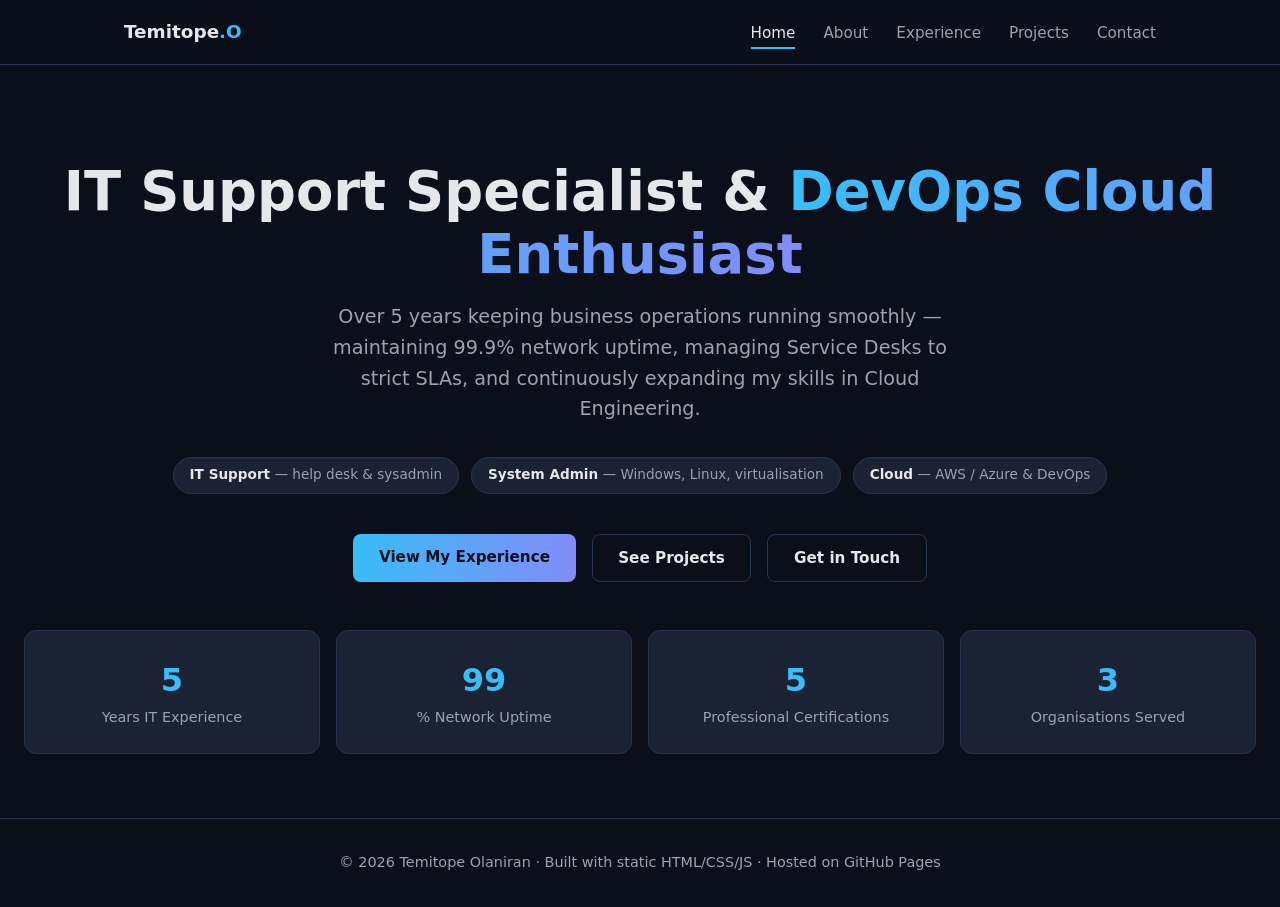
==== index.html @ f8a3ccbb "Initial portfolio site for Temitope Olaniran" ====
<!DOCTYPE html>
<html lang="en">
<head>
  <meta charset="UTF-8" />
  <meta name="viewport" content="width=device-width, initial-scale=1.0" />
  <title>Temitope Olaniran | IT Support & DevOps Enthusiast</title>
  <meta name="description" content="Portfolio of Temitope Olaniran — IT Support Specialist / System Administrator and DevOps Cloud Engineering enthusiast." />
  <link rel="stylesheet" href="css/style.css" />
</head>
<body>
  <header class="navbar">
    <nav class="nav-inner" aria-label="Main navigation">
      <a href="index.html" class="logo">Temitope<span>.O</span></a>
      <button class="menu-toggle" aria-label="Toggle menu">&#9776;</button>
      <ul class="nav-links">
        <li><a href="index.html" class="active">Home</a></li>
        <li><a href="about.html">About</a></li>
        <li><a href="experience.html">Experience</a></li>
        <li><a href="projects.html">Projects</a></li>
        <li><a href="contact.html">Contact</a></li>
      </ul>
    </nav>
  </header>

  <main>
    <section class="hero">
      <h1>IT Support Specialist &amp; <span class="gradient">DevOps Cloud Enthusiast</span></h1>
      <p class="tagline">
        Over 5 years keeping business operations running smoothly — maintaining 99.9% network uptime,
        managing Service Desks to strict SLAs, and continuously expanding my skills in Cloud Engineering.
      </p>
      <div class="badges">
        <span class="badge"><b>IT Support</b> &mdash; help desk &amp; sysadmin</span>
        <span class="badge"><b>System Admin</b> &mdash; Windows, Linux, virtualisation</span>
        <span class="badge"><b>Cloud</b> &mdash; AWS / Azure &amp; DevOps</span>
      </div>
      <div class="cta-row">
        <a href="experience.html" class="btn btn-primary">View My Experience</a>
        <a href="projects.html" class="btn btn-outline">See Projects</a>
        <a href="contact.html" class="btn btn-outline">Get in Touch</a>
      </div>

      <div class="stats-grid">
        <div class="stat-card">
          <div class="value" data-target="5">0</div>
          <div class="label">Years IT Experience</div>
        </div>
        <div class="stat-card">
          <div class="value" data-target="99">0</div>
          <div class="label">% Network Uptime</div>
        </div>
        <div class="stat-card">
          <div class="value" data-target="5">0</div>
          <div class="label">Professional Certifications</div>
        </div>
        <div class="stat-card">
          <div class="value" data-target="3">0</div>
          <div class="label">Organisations Served</div>
        </div>
      </div>
    </section>
  </main>

  <footer>
    <p>&copy; <span id="year"></span> Temitope Olaniran &middot; Built with static HTML/CSS/JS &middot; Hosted on GitHub Pages</p>
  </footer>

  <script src="js/main.js"></script>
  <script src="js/counters.js"></script>
</body>
</html>
---- css/style.css ----
:root {
  --bg: #0b0f1a;
  --bg-soft: #111827;
  --surface: #1a2233;
  --border: #2a3550;
  --text: #e5e7eb;
  --text-muted: #9ca3af;
  --accent: #38bdf8;
  --accent-2: #818cf8;
  --success: #34d399;
  --warning: #fbbf24;
  --danger: #f87171;
  --radius: 12px;
  --max-width: 1080px;
}

* {
  margin: 0;
  padding: 0;
  box-sizing: border-box;
}

html {
  scroll-behavior: smooth;
}

body {
  font-family: "Segoe UI", system-ui, -apple-system, sans-serif;
  background: var(--bg);
  color: var(--text);
  line-height: 1.6;
  min-height: 100vh;
  display: flex;
  flex-direction: column;
}

a {
  color: var(--accent);
  text-decoration: none;
}

a:hover {
  text-decoration: underline;
}

/* ---------- Navbar ---------- */
.navbar {
  position: sticky;
  top: 0;
  z-index: 100;
  background: rgba(11, 15, 26, 0.85);
  backdrop-filter: blur(10px);
  border-bottom: 1px solid var(--border);
}

.nav-inner {
  max-width: var(--max-width);
  margin: 0 auto;
  padding: 0 1.5rem;
  display: flex;
  align-items: center;
  justify-content: space-between;
  height: 64px;
}

.logo {
  font-weight: 700;
  font-size: 1.15rem;
  color: var(--text);
}

.logo span {
  color: var(--accent);
}

.nav-links {
  display: flex;
  gap: 1.75rem;
  list-style: none;
}

.nav-links a {
  color: var(--text-muted);
  font-weight: 500;
  font-size: 0.95rem;
  padding: 0.35rem 0;
  border-bottom: 2px solid transparent;
}

.nav-links a:hover,
.nav-links a.active {
  color: var(--text);
  text-decoration: none;
  border-bottom-color: var(--accent);
}

.menu-toggle {
  display: none;
  background: none;
  border: 1px solid var(--border);
  color: var(--text);
  border-radius: 8px;
  width: 42px;
  height: 42px;
  font-size: 1.25rem;
  cursor: pointer;
}

/* ---------- Layout ---------- */
main {
  flex: 1;
  width: 100%;
}

.container {
  max-width: var(--max-width);
  margin: 0 auto;
  padding: 3rem 1.5rem;
}

.section {
  padding: 3rem 0;
}

.section-title {
  font-size: 1.9rem;
  margin-bottom: 0.5rem;
}

.section-subtitle {
  color: var(--text-muted);
  margin-bottom: 2rem;
}

/* ---------- Hero ---------- */
.hero {
  padding: 6rem 1.5rem 4rem;
  text-align: center;
}

.hero h1 {
  font-size: clamp(2.2rem, 6vw, 3.4rem);
  line-height: 1.15;
  margin-bottom: 1rem;
}

.hero h1 .gradient {
  background: linear-gradient(90deg, var(--accent), var(--accent-2));
  -webkit-background-clip: text;
  background-clip: text;
  color: transparent;
}

.hero .tagline {
  font-size: 1.2rem;
  color: var(--text-muted);
  max-width: 640px;
  margin: 0 auto 2rem;
}

.badges {
  display: flex;
  flex-wrap: wrap;
  justify-content: center;
  gap: 0.75rem;
  margin-bottom: 2.5rem;
}

.badge {
  background: var(--surface);
  border: 1px solid var(--border);
  padding: 0.4rem 1rem;
  border-radius: 999px;
  font-size: 0.85rem;
  color: var(--text-muted);
}

.badge b {
  color: var(--text);
}

.cta-row {
  display: flex;
  flex-wrap: wrap;
  justify-content: center;
  gap: 1rem;
}

.btn {
  display: inline-block;
  padding: 0.7rem 1.6rem;
  border-radius: 8px;
  font-weight: 600;
  font-size: 0.95rem;
  transition: transform 0.15s ease, box-shadow 0.15s ease;
}

.btn:hover {
  text-decoration: none;
  transform: translateY(-2px);
}

.btn-primary {
  background: linear-gradient(90deg, var(--accent), var(--accent-2));
  color: #0b0f1a;
}

.btn-outline {
  border: 1px solid var(--border);
  color: var(--text);
}

.btn-outline:hover {
  border-color: var(--accent);
}

/* ---------- Stats ---------- */
.stats-grid {
  display: grid;
  grid-template-columns: repeat(auto-fit, minmax(160px, 1fr));
  gap: 1rem;
  margin-top: 3rem;
}

.stat-card {
  background: var(--surface);
  border: 1px solid var(--border);
  border-radius: var(--radius);
  padding: 1.5rem 1rem;
  text-align: center;
}

.stat-card .value {
  font-size: 2rem;
  font-weight: 700;
  color: var(--accent);
}

.stat-card .label {
  color: var(--text-muted);
  font-size: 0.9rem;
}

/* ---------- Cards / Grids ---------- */
.grid {
  display: grid;
  grid-template-columns: repeat(auto-fit, minmax(300px, 1fr));
  gap: 1.5rem;
}

.card {
  background: var(--surface);
  border: 1px solid var(--border);
  border-radius: var(--radius);
  padding: 1.5rem;
  transition: border-color 0.2s ease, transform 0.2s ease;
}

.card:hover {
  border-color: var(--accent);
  transform: translateY(-3px);
}

.card h3 {
  margin-bottom: 0.5rem;
}

.card .meta {
  color: var(--text-muted);
  font-size: 0.85rem;
  margin-bottom: 0.75rem;
}

.card p {
  color: var(--text-muted);
  font-size: 0.95rem;
}

.card ul {
  margin: 0.75rem 0 0 1.2rem;
  color: var(--text-muted);
  font-size: 0.9rem;
}

/* ---------- Timeline ---------- */
.timeline {
  position: relative;
  margin-left: 1.25rem;
  border-left: 2px solid var(--border);
  padding-left: 1.75rem;
}

.timeline-item {
  position: relative;
  margin-bottom: 2.5rem;
}

.timeline-item::before {
  content: "";
  position: absolute;
  left: -2.05rem;
  top: 0.4rem;
  width: 12px;
  height: 12px;
  border-radius: 50%;
  background: var(--accent);
  border: 3px solid var(--bg);
}

.timeline-item .role {
  font-size: 1.1rem;
  font-weight: 600;
}

.timeline-item .company {
  color: var(--accent);
}

.timeline-item .period {
  display: inline-block;
  font-size: 0.8rem;
  color: var(--text-muted);
  border: 1px solid var(--border);
  padding: 0.1rem 0.6rem;
  border-radius: 999px;
  margin: 0.35rem 0 0.75rem;
}

.timeline-item ul {
  margin-left: 1.2rem;
  color: var(--text-muted);
  font-size: 0.95rem;
}

/* ---------- Skills ---------- */
.skill-category {
  margin-bottom: 2rem;
}

.skill-category h3 {
  margin-bottom: 1rem;
  font-size: 1.05rem;
  color: var(--accent);
}

.chips {
  display: flex;
  flex-wrap: wrap;
  gap: 0.6rem;
}

.chip {
  background: var(--bg-soft);
  border: 1px solid var(--border);
  border-radius: 8px;
  padding: 0.45rem 0.9rem;
  font-size: 0.9rem;
}

/* ---------- Contact ---------- */
.contact-grid {
  display: grid;
  grid-template-columns: 1fr 1fr;
  gap: 2rem;
}

@media (max-width: 768px) {
  .contact-grid {
    grid-template-columns: 1fr;
  }
}

.contact-list {
  list-style: none;
}

.contact-list li {
  display: flex;
  align-items: center;
  gap: 0.75rem;
  margin-bottom: 1.25rem;
}

.contact-list .label {
  color: var(--text-muted);
  font-size: 0.85rem;
}

.field {
  margin-bottom: 1.25rem;
}

.field label {
  display: block;
  font-size: 0.9rem;
  color: var(--text-muted);
  margin-bottom: 0.4rem;
}

.field input,
.field textarea {
  width: 100%;
  background: var(--bg-soft);
  border: 1px solid var(--border);
  border-radius: 8px;
  color: var(--text);
  padding: 0.7rem 0.9rem;
  font-family: inherit;
  font-size: 0.95rem;
}

.field input:focus,
.field textarea:focus {
  outline: none;
  border-color: var(--accent);
}

.form-note {
  margin-top: 0.75rem;
  font-size: 0.9rem;
  color: var(--success);
}

/* ---------- Footer ---------- */
footer {
  border-top: 1px solid var(--border);
  padding: 2rem 1.5rem;
  text-align: center;
  color: var(--text-muted);
  font-size: 0.9rem;
}

footer a {
  color: var(--text-muted);
}

footer a:hover {
  color: var(--accent);
}

/* ---------- Mobile nav ---------- */
@media (max-width: 720px) {
  .menu-toggle {
    display: block;
  }

  .nav-links {
    display: none;
    position: absolute;
    top: 64px;
    left: 0;
    right: 0;
    flex-direction: column;
    background: var(--bg-soft);
    border-bottom: 1px solid var(--border);
    padding: 1rem 1.5rem;
    gap: 0.25rem;
  }

  .nav-links.open {
    display: flex;
  }

  .nav-links a {
    display: block;
    padding: 0.75rem 0;
    border-bottom: 1px solid var(--border);
  }

  .nav-links a.active {
    border-bottom-color: var(--accent);
  }
}
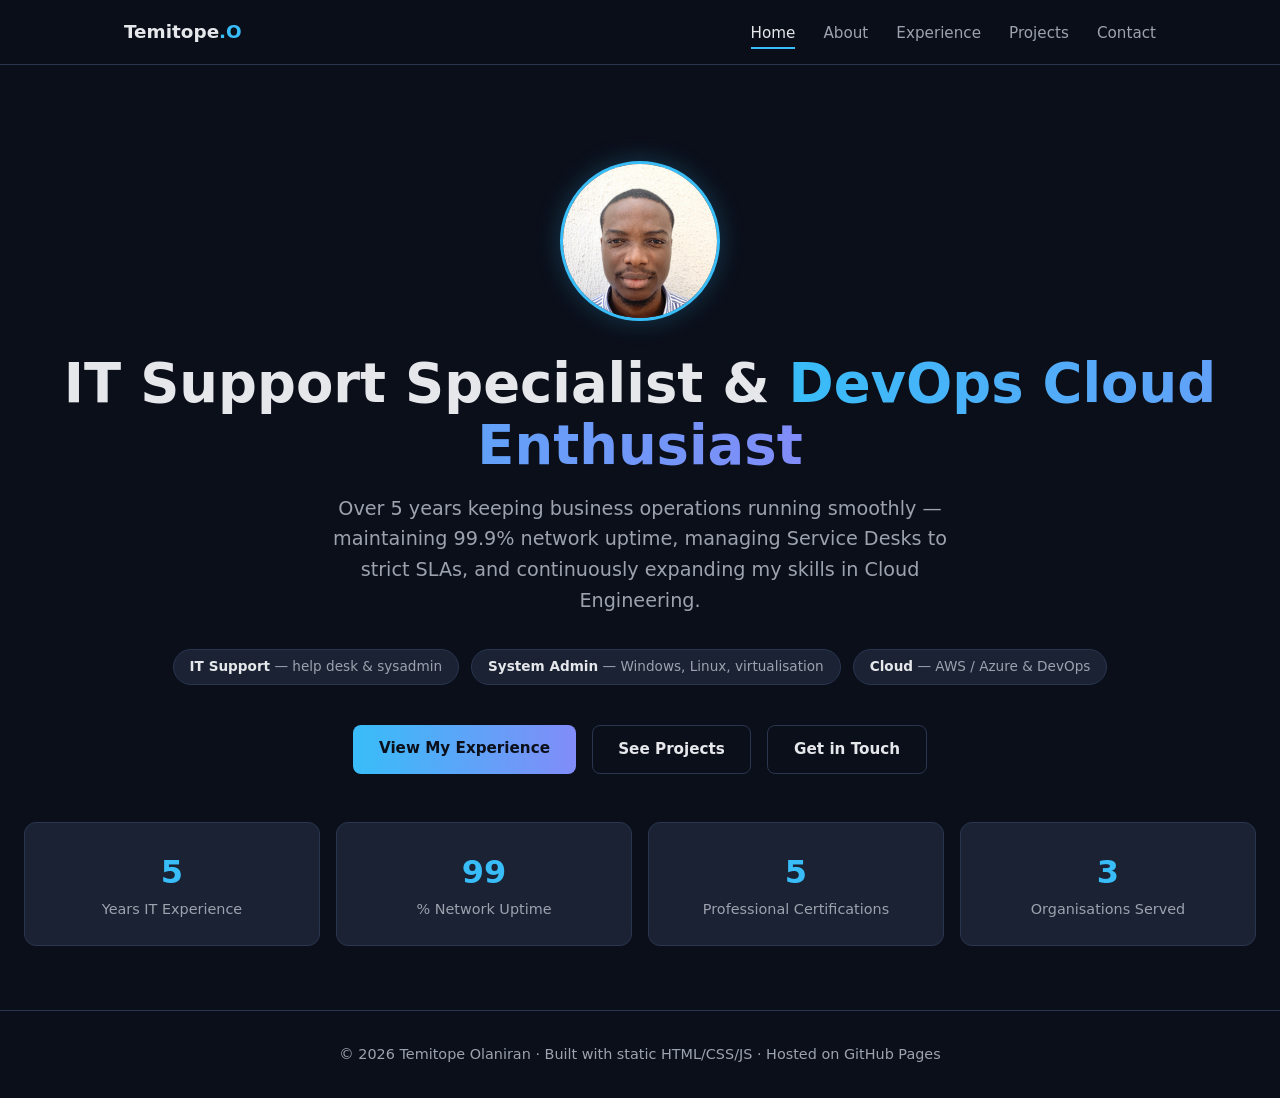
==== commit 2b01673c: "Add portrait photo to hero section" ====
--- a/index.html
+++ b/index.html
@@ -24,6 +24,7 @@
 
   <main>
     <section class="hero">
+      <img src="images/portrait.jpg" alt="Temitope Olaniran" class="portrait" />
       <h1>IT Support Specialist &amp; <span class="gradient">DevOps Cloud Enthusiast</span></h1>
       <p class="tagline">
         Over 5 years keeping business operations running smoothly — maintaining 99.9% network uptime,
--- a/css/style.css
+++ b/css/style.css
@@ -138,6 +138,23 @@
   text-align: center;
 }
 
+.portrait {
+  width: 160px;
+  height: 160px;
+  border-radius: 50%;
+  object-fit: cover;
+  border: 3px solid var(--accent);
+  box-shadow: 0 0 24px rgba(56, 189, 248, 0.25);
+  margin-bottom: 1.5rem;
+}
+
+@media (max-width: 480px) {
+  .portrait {
+    width: 130px;
+    height: 130px;
+  }
+}
+
 .hero h1 {
   font-size: clamp(2.2rem, 6vw, 3.4rem);
   line-height: 1.15;
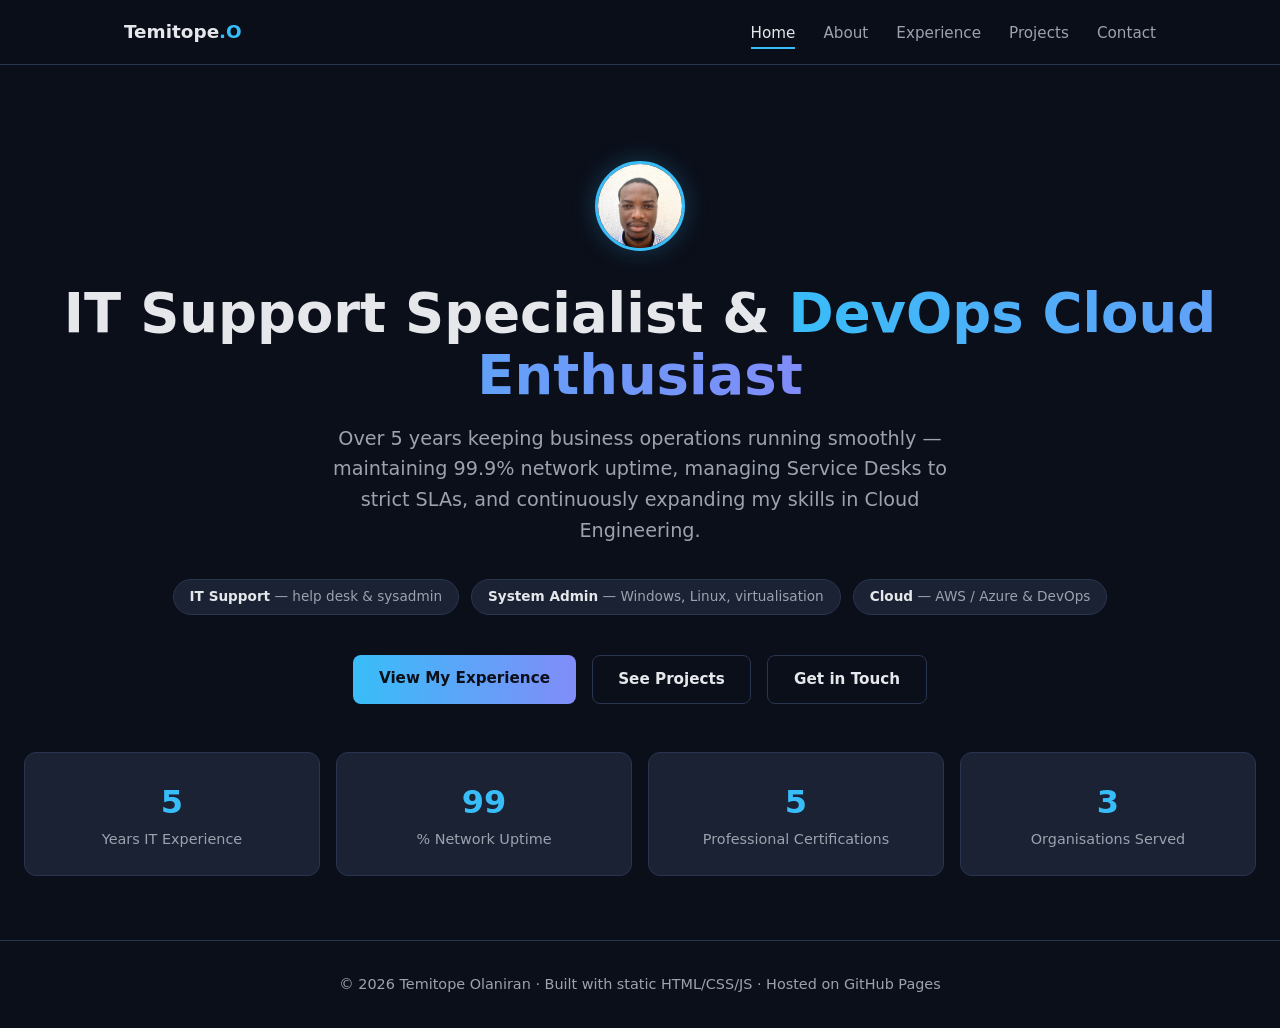
==== commit eeeda2b2: "Smaller circular portrait and cache-bust CSS" ====
--- a/index.html
+++ b/index.html
@@ -5,7 +5,7 @@
   <meta name="viewport" content="width=device-width, initial-scale=1.0" />
   <title>Temitope Olaniran | IT Support & DevOps Enthusiast</title>
   <meta name="description" content="Portfolio of Temitope Olaniran — IT Support Specialist / System Administrator and DevOps Cloud Engineering enthusiast." />
-  <link rel="stylesheet" href="css/style.css" />
+  <link rel="stylesheet" href="css/style.css?v=2" />
 </head>
 <body>
   <header class="navbar">
--- a/css/style.css
+++ b/css/style.css
@@ -139,10 +139,12 @@
 }
 
 .portrait {
-  width: 160px;
-  height: 160px;
+  width: 90px;
+  height: 90px;
+  aspect-ratio: 1 / 1;
   border-radius: 50%;
   object-fit: cover;
+  overflow: hidden;
   border: 3px solid var(--accent);
   box-shadow: 0 0 24px rgba(56, 189, 248, 0.25);
   margin-bottom: 1.5rem;
@@ -150,8 +152,8 @@
 
 @media (max-width: 480px) {
   .portrait {
-    width: 130px;
-    height: 130px;
+    width: 80px;
+    height: 80px;
   }
 }
 
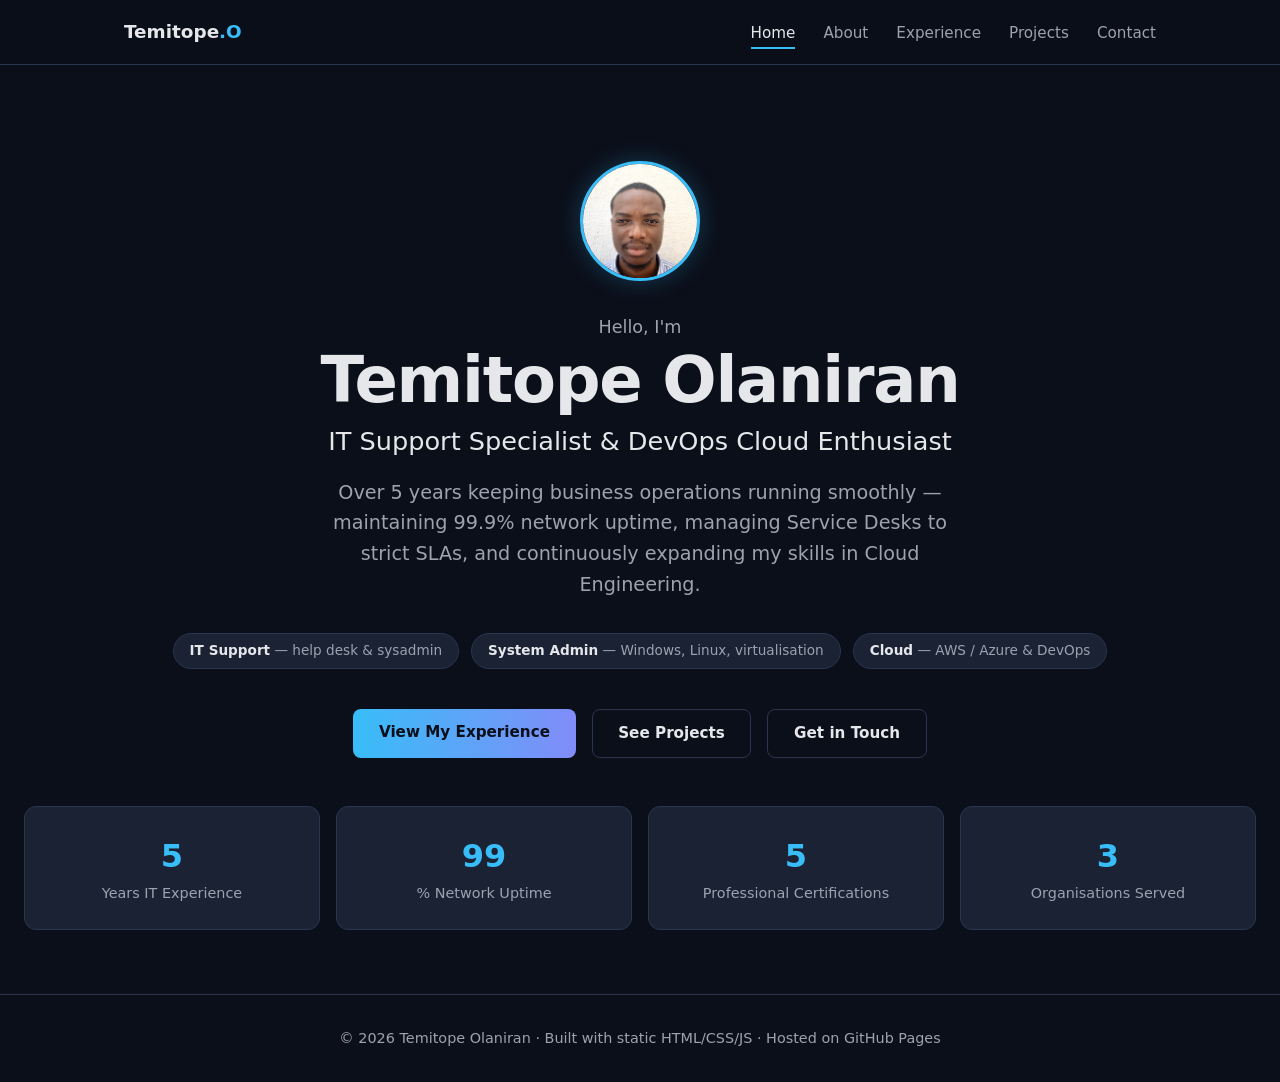
==== commit 5b543d55: "Show full name in hero and enlarge portrait" ====
--- a/index.html
+++ b/index.html
@@ -5,7 +5,7 @@
   <meta name="viewport" content="width=device-width, initial-scale=1.0" />
   <title>Temitope Olaniran | IT Support & DevOps Enthusiast</title>
   <meta name="description" content="Portfolio of Temitope Olaniran — IT Support Specialist / System Administrator and DevOps Cloud Engineering enthusiast." />
-  <link rel="stylesheet" href="css/style.css?v=2" />
+  <link rel="stylesheet" href="css/style.css?v=3" />
 </head>
 <body>
   <header class="navbar">
@@ -25,7 +25,9 @@
   <main>
     <section class="hero">
       <img src="images/portrait.jpg" alt="Temitope Olaniran" class="portrait" />
-      <h1>IT Support Specialist &amp; <span class="gradient">DevOps Cloud Enthusiast</span></h1>
+      <p class="hero-greeting">Hello, I'm</p>
+      <h1 class="hero-name">Temitope Olaniran</h1>
+      <p class="hero-role">IT Support Specialist &amp; <span class="gradient">DevOps Cloud Enthusiast</span></p>
       <p class="tagline">
         Over 5 years keeping business operations running smoothly — maintaining 99.9% network uptime,
         managing Service Desks to strict SLAs, and continuously expanding my skills in Cloud Engineering.
--- a/css/style.css
+++ b/css/style.css
@@ -139,8 +139,8 @@
 }
 
 .portrait {
-  width: 90px;
-  height: 90px;
+  width: 120px;
+  height: 120px;
   aspect-ratio: 1 / 1;
   border-radius: 50%;
   object-fit: cover;
@@ -152,14 +152,27 @@
 
 @media (max-width: 480px) {
   .portrait {
-    width: 80px;
-    height: 80px;
-  }
-}
-
-.hero h1 {
-  font-size: clamp(2.2rem, 6vw, 3.4rem);
-  line-height: 1.15;
+    width: 100px;
+    height: 100px;
+  }
+}
+
+.hero-greeting {
+  font-size: 1.1rem;
+  color: var(--text-muted);
+  margin-bottom: 0.25rem;
+}
+
+.hero-name {
+  font-size: clamp(2.4rem, 7vw, 4rem);
+  line-height: 1.1;
+  font-weight: 800;
+  letter-spacing: -0.02em;
+  margin-bottom: 0.35rem;
+}
+
+.hero-role {
+  font-size: clamp(1.2rem, 3vw, 1.6rem);
   margin-bottom: 1rem;
 }
 
